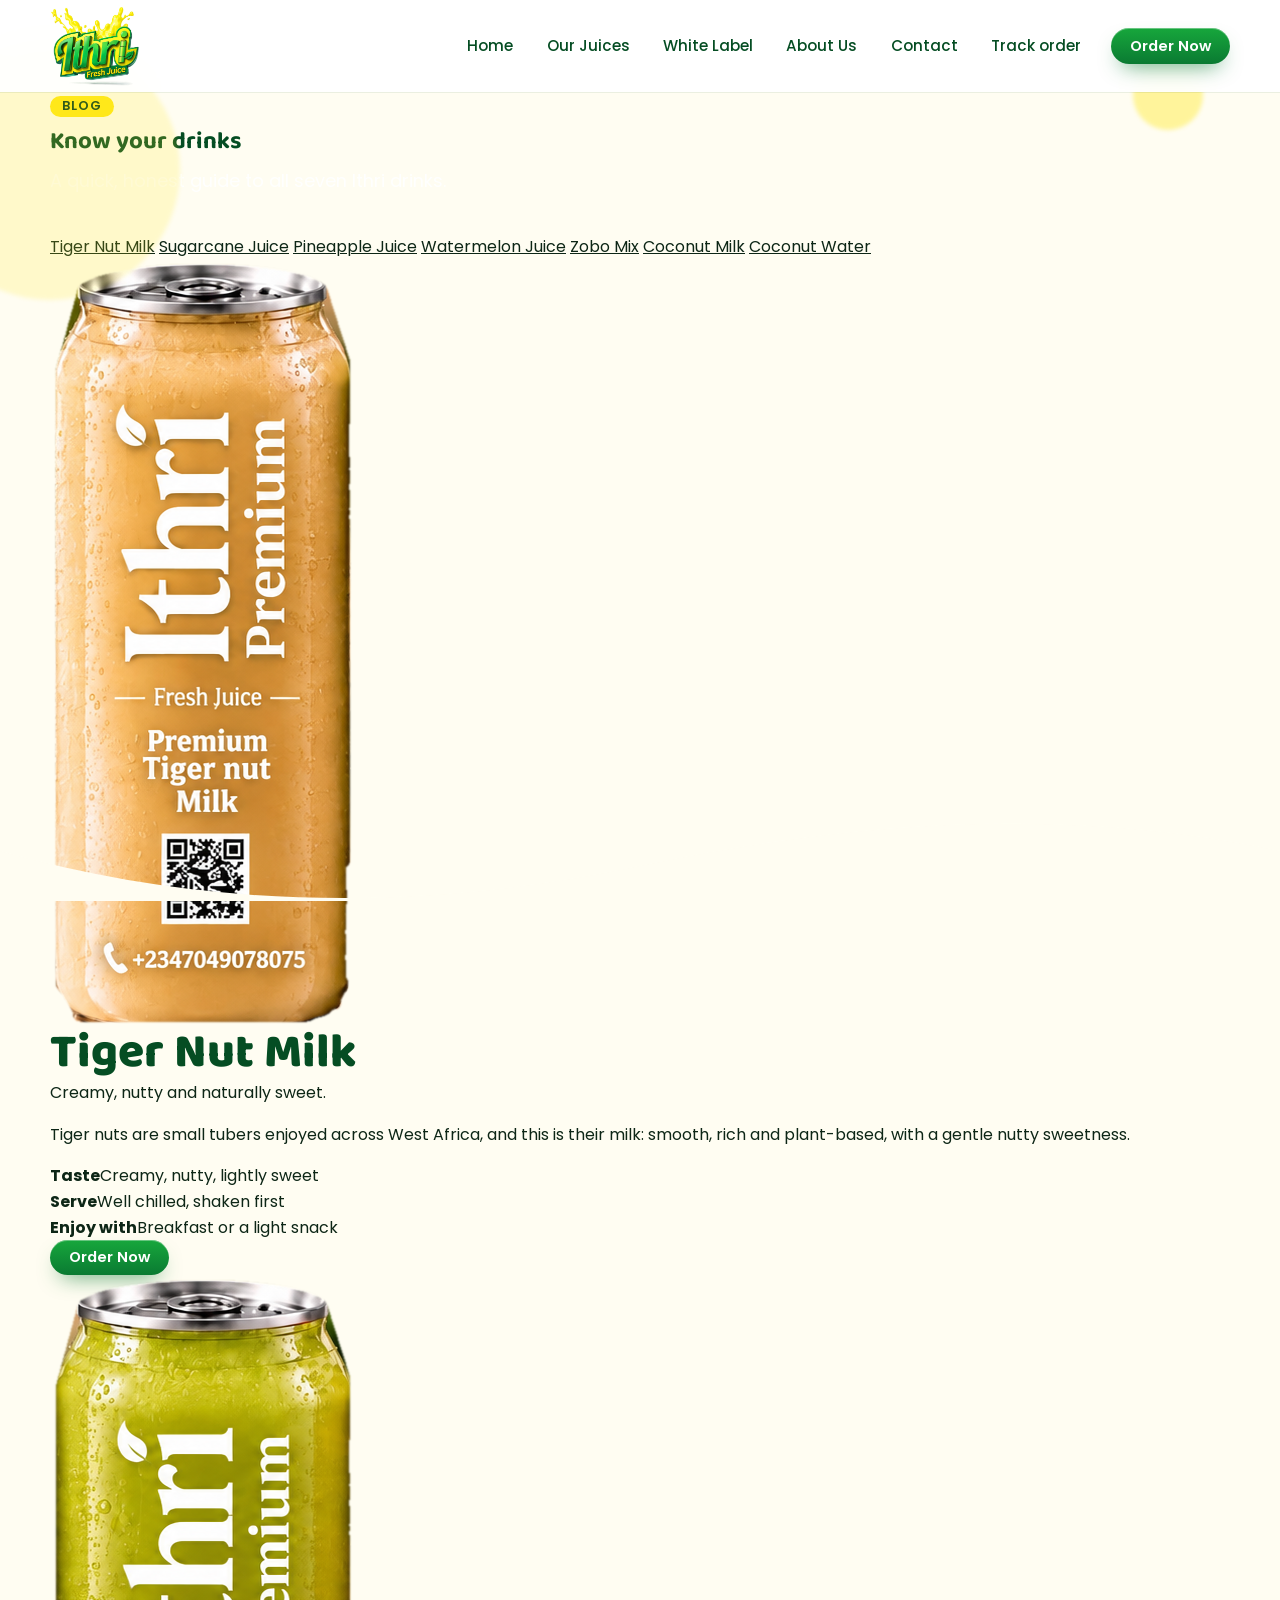
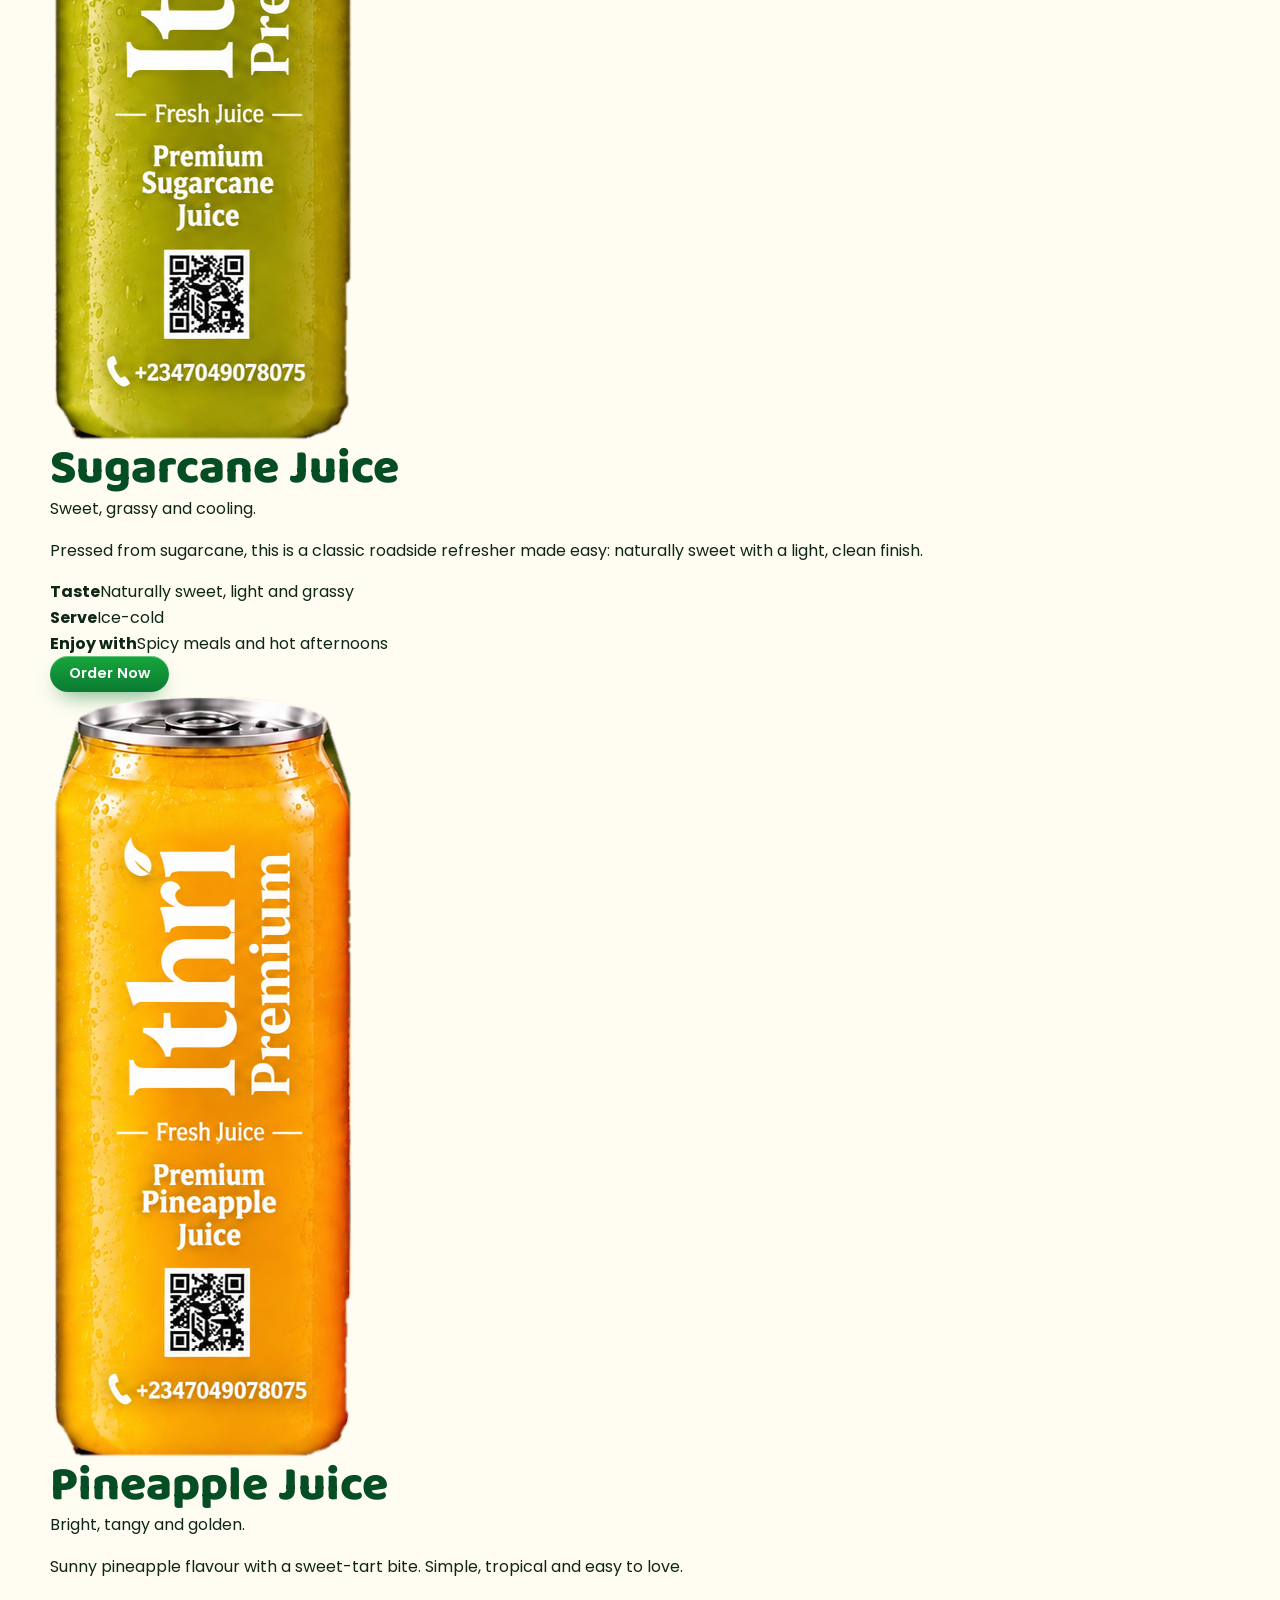
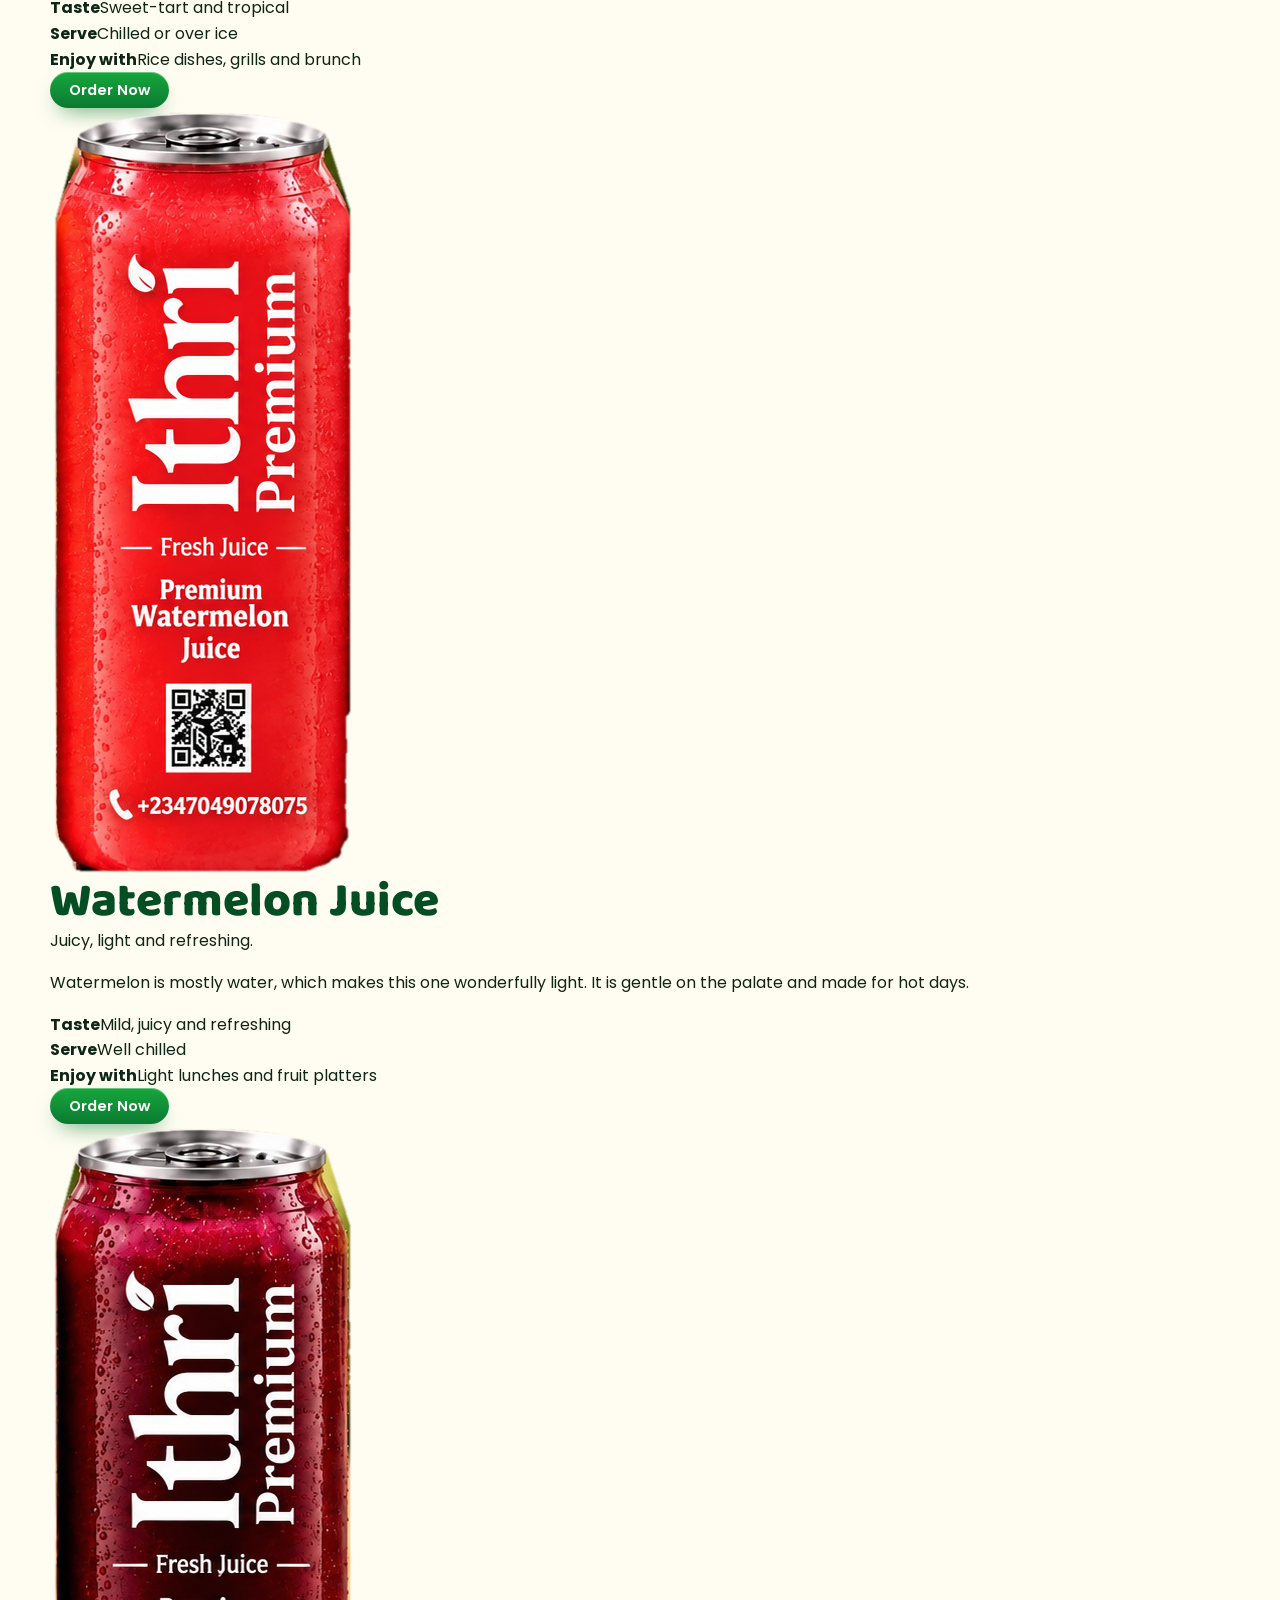
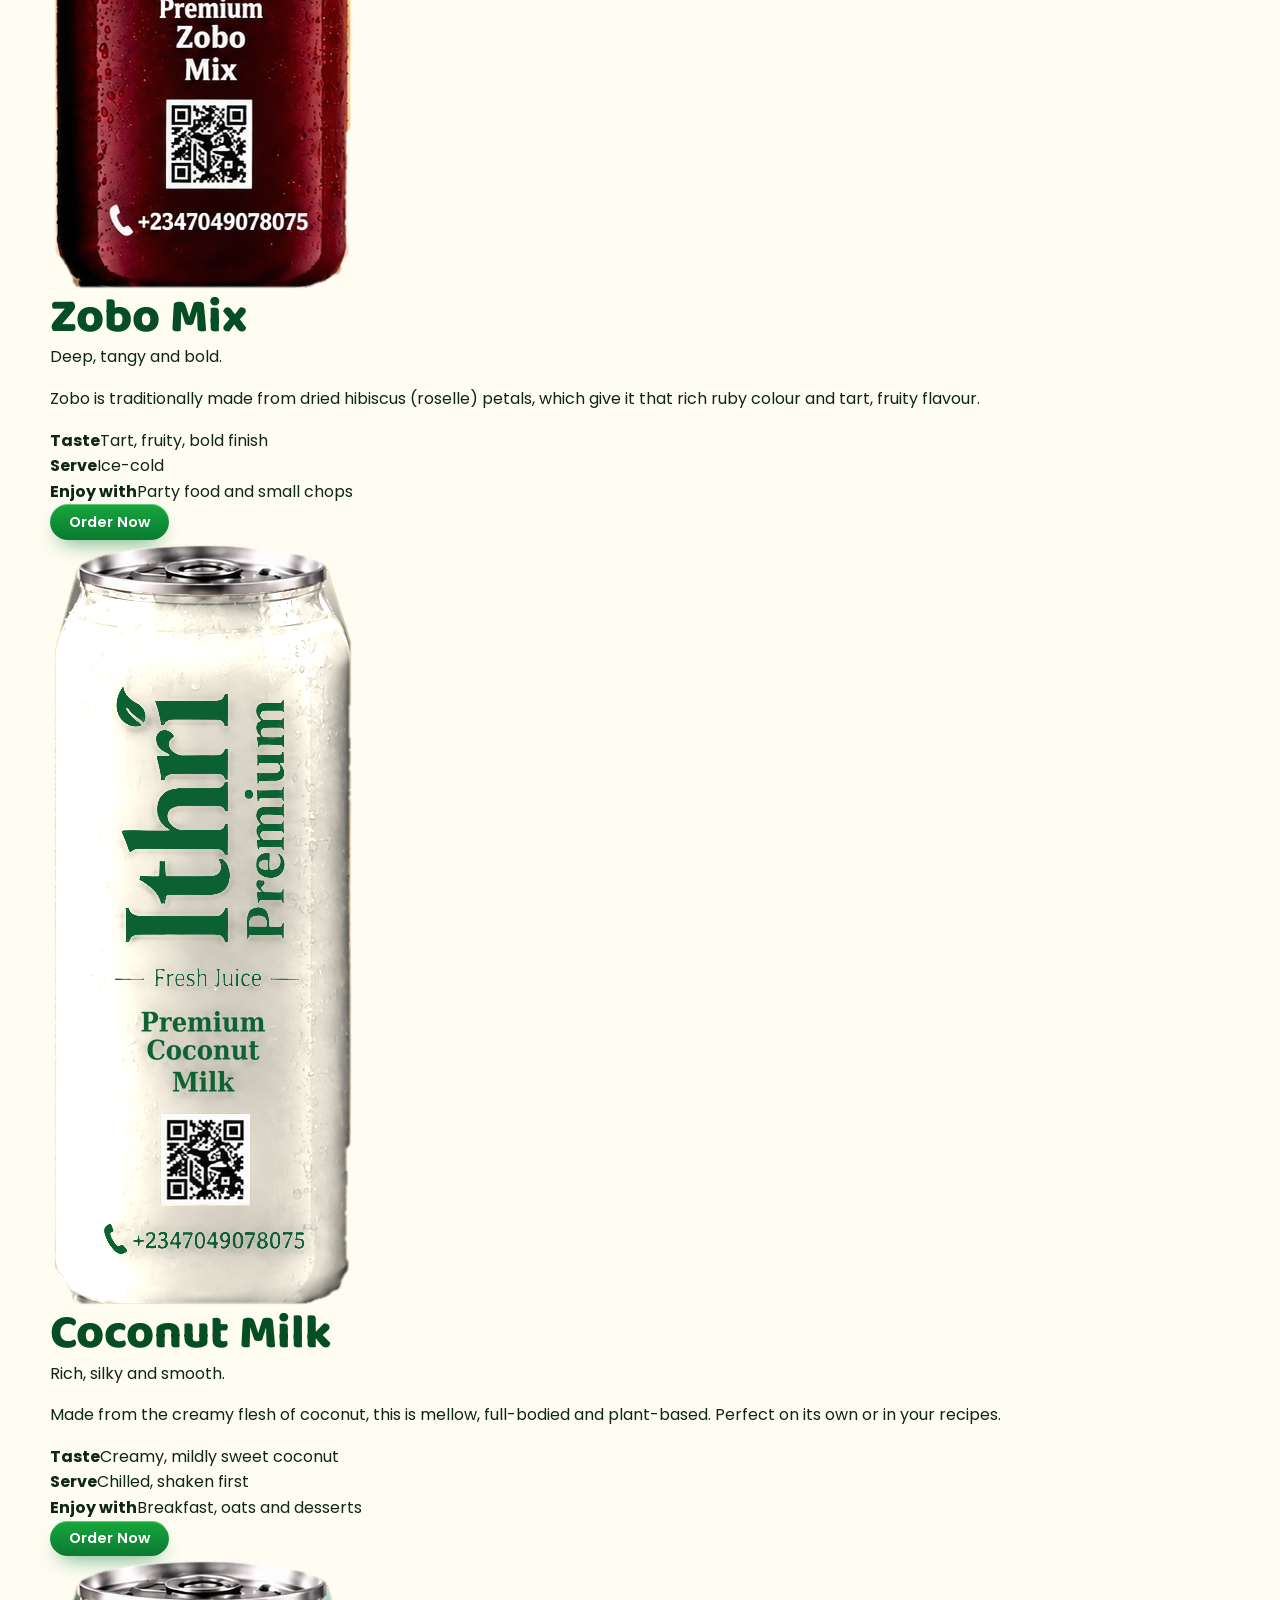
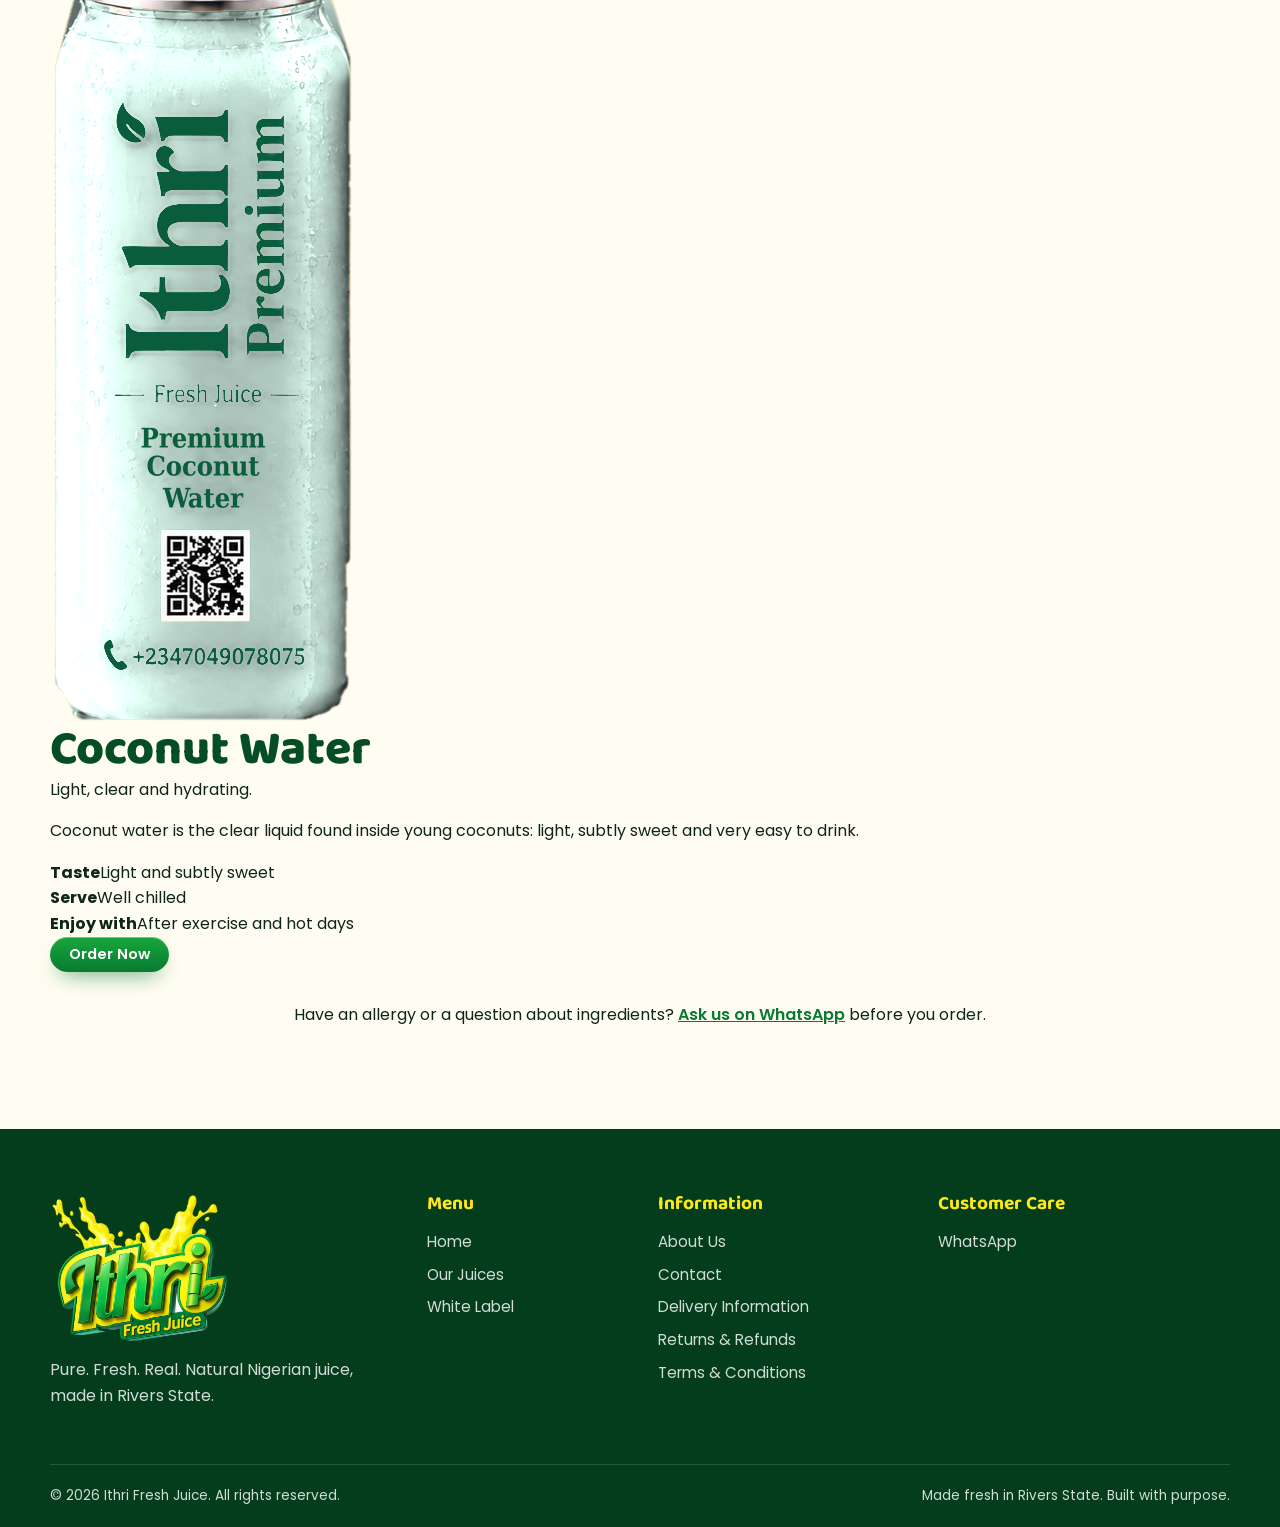
==== blog.html @ 5c1e8aca "Added new features to the site" ====
<!DOCTYPE html>
<html lang="en">
<head>
  <meta charset="utf-8">
  <meta name="viewport" content="width=device-width, initial-scale=1">
  <title>Blog | Ithri Fresh Juice</title>
  <meta name="description" content="A quick guide to all seven Ithri Fresh Juice drinks: tiger nut milk, sugarcane, pineapple, watermelon, zobo, coconut milk and coconut water.">
  <meta name="theme-color" content="#0a7a32">
  <link rel="icon" href="assets/favicon.png" type="image/png">
  <link rel="preconnect" href="https://fonts.googleapis.com">
  <link rel="preconnect" href="https://fonts.gstatic.com" crossorigin>
  <link href="https://fonts.googleapis.com/css2?family=Baloo+2:wght@600;700;800&family=Poppins:wght@400;500;600&display=swap" rel="stylesheet">
  <link rel="stylesheet" href="css/style.css">
</head>
<body>

  <!-- ============ HEADER ============ -->
  <header class="site-header" id="top">
    <div class="container header-inner">
      <a class="brand" href="index.html" aria-label="Ithri Fresh Juice home"><img src="assets/logo.png" alt="Ithri Fresh Juice" width="700" height="623"></a>
      <nav class="main-nav" id="main-nav" aria-label="Main">
        <a href="index.html#home">Home</a>
        <a href="index.html#products">Our Juices</a>
        <a href="#" data-soon="White Label">White Label</a>
        <a href="index.html#story">About Us</a>
        <a href="contact.html">Contact</a>
        <a href="#" data-soon="Order tracking">Track order</a>
        <a class="btn btn-small nav-cta" href="index.html#contact" data-order="">Order Now</a>
      </nav>
      <button class="nav-toggle" id="nav-toggle" aria-label="Open menu" aria-expanded="false" aria-controls="main-nav"><span></span><span></span><span></span></button>
    </div>
  </header>

  <main>
    <section class="page-hero hero-sm">
      <span class="blob blob-1" aria-hidden="true"></span><span class="blob blob-3" aria-hidden="true"></span>
      <div class="container">
        <p class="eyebrow">Blog</p>
        <h1>Know your <span>drinks</span></h1>
        <p class="lead">A quick, honest guide to all seven Ithri drinks.</p>
      </div>
      <svg class="hero-wave" viewBox="0 0 1440 90" preserveAspectRatio="none" aria-hidden="true"><path d="M0 40C240 100 480 100 720 55S1200-5 1440 40v50H0Z"/></svg>
    </section>
    <section class="section" style="padding-top:20px">
      <div class="container sub-wrap">
        <nav class="jump" aria-label="Jump to a drink">
        <a href="#tigernut">Tiger Nut Milk</a>
        <a href="#sugarcane">Sugarcane Juice</a>
        <a href="#pineapple">Pineapple Juice</a>
        <a href="#watermelon">Watermelon Juice</a>
        <a href="#zobo">Zobo Mix</a>
        <a href="#coconut-milk">Coconut Milk</a>
        <a href="#coconut-water">Coconut Water</a>
        </nav>
      <article class="drink" id="tigernut" style="--tint:var(--tint-tigernut-milk)">
        <div class="drink-img"><img src="assets/can-tigernut-milk.png" alt="Ithri Tiger Nut Milk can" width="305" height="768" loading="lazy"></div>
        <div>
          <h2>Tiger Nut Milk</h2>
          <p class="tagline">Creamy, nutty and naturally sweet.</p>
          <p>Tiger nuts are small tubers enjoyed across West Africa, and this is their milk: smooth, rich and plant-based, with a gentle nutty sweetness.</p>
          <ul class="facts">
            <li><b>Taste</b><span>Creamy, nutty, lightly sweet</span></li>
            <li><b>Serve</b><span>Well chilled, shaken first</span></li>
            <li><b>Enjoy with</b><span>Breakfast or a light snack</span></li>
          </ul>
          <a class="btn btn-small" href="#" data-order="Premium Tiger nut Milk">Order Now</a>
        </div>
      </article>
      <article class="drink" id="sugarcane" style="--tint:var(--tint-sugarcane-juice)">
        <div class="drink-img"><img src="assets/can-sugarcane-juice.png" alt="Ithri Sugarcane Juice can" width="305" height="768" loading="lazy"></div>
        <div>
          <h2>Sugarcane Juice</h2>
          <p class="tagline">Sweet, grassy and cooling.</p>
          <p>Pressed from sugarcane, this is a classic roadside refresher made easy: naturally sweet with a light, clean finish.</p>
          <ul class="facts">
            <li><b>Taste</b><span>Naturally sweet, light and grassy</span></li>
            <li><b>Serve</b><span>Ice-cold</span></li>
            <li><b>Enjoy with</b><span>Spicy meals and hot afternoons</span></li>
          </ul>
          <a class="btn btn-small" href="#" data-order="Premium Sugarcane Juice">Order Now</a>
        </div>
      </article>
      <article class="drink" id="pineapple" style="--tint:var(--tint-pineapple-juice)">
        <div class="drink-img"><img src="assets/can-pineapple-juice.png" alt="Ithri Pineapple Juice can" width="305" height="768" loading="lazy"></div>
        <div>
          <h2>Pineapple Juice</h2>
          <p class="tagline">Bright, tangy and golden.</p>
          <p>Sunny pineapple flavour with a sweet-tart bite. Simple, tropical and easy to love.</p>
          <ul class="facts">
            <li><b>Taste</b><span>Sweet-tart and tropical</span></li>
            <li><b>Serve</b><span>Chilled or over ice</span></li>
            <li><b>Enjoy with</b><span>Rice dishes, grills and brunch</span></li>
          </ul>
          <a class="btn btn-small" href="#" data-order="Premium Pineapple Juice">Order Now</a>
        </div>
      </article>
      <article class="drink" id="watermelon" style="--tint:var(--tint-watermelon-juice)">
        <div class="drink-img"><img src="assets/can-watermelon-juice.png" alt="Ithri Watermelon Juice can" width="305" height="768" loading="lazy"></div>
        <div>
          <h2>Watermelon Juice</h2>
          <p class="tagline">Juicy, light and refreshing.</p>
          <p>Watermelon is mostly water, which makes this one wonderfully light. It is gentle on the palate and made for hot days.</p>
          <ul class="facts">
            <li><b>Taste</b><span>Mild, juicy and refreshing</span></li>
            <li><b>Serve</b><span>Well chilled</span></li>
            <li><b>Enjoy with</b><span>Light lunches and fruit platters</span></li>
          </ul>
          <a class="btn btn-small" href="#" data-order="Premium Watermelon Juice">Order Now</a>
        </div>
      </article>
      <article class="drink" id="zobo" style="--tint:var(--tint-zobo-mix)">
        <div class="drink-img"><img src="assets/can-zobo-mix.png" alt="Ithri Zobo Mix can" width="305" height="768" loading="lazy"></div>
        <div>
          <h2>Zobo Mix</h2>
          <p class="tagline">Deep, tangy and bold.</p>
          <p>Zobo is traditionally made from dried hibiscus (roselle) petals, which give it that rich ruby colour and tart, fruity flavour.</p>
          <ul class="facts">
            <li><b>Taste</b><span>Tart, fruity, bold finish</span></li>
            <li><b>Serve</b><span>Ice-cold</span></li>
            <li><b>Enjoy with</b><span>Party food and small chops</span></li>
          </ul>
          <a class="btn btn-small" href="#" data-order="Premium Zobo Mix">Order Now</a>
        </div>
      </article>
      <article class="drink" id="coconut-milk" style="--tint:var(--tint-coconut-milk)">
        <div class="drink-img"><img src="assets/can-coconut-milk.png" alt="Ithri Coconut Milk can" width="305" height="768" loading="lazy"></div>
        <div>
          <h2>Coconut Milk</h2>
          <p class="tagline">Rich, silky and smooth.</p>
          <p>Made from the creamy flesh of coconut, this is mellow, full-bodied and plant-based. Perfect on its own or in your recipes.</p>
          <ul class="facts">
            <li><b>Taste</b><span>Creamy, mildly sweet coconut</span></li>
            <li><b>Serve</b><span>Chilled, shaken first</span></li>
            <li><b>Enjoy with</b><span>Breakfast, oats and desserts</span></li>
          </ul>
          <a class="btn btn-small" href="#" data-order="Premium Coconut Milk">Order Now</a>
        </div>
      </article>
      <article class="drink" id="coconut-water" style="--tint:var(--tint-coconut-water)">
        <div class="drink-img"><img src="assets/can-coconut-water.png" alt="Ithri Coconut Water can" width="305" height="768" loading="lazy"></div>
        <div>
          <h2>Coconut Water</h2>
          <p class="tagline">Light, clear and hydrating.</p>
          <p>Coconut water is the clear liquid found inside young coconuts: light, subtly sweet and very easy to drink.</p>
          <ul class="facts">
            <li><b>Taste</b><span>Light and subtly sweet</span></li>
            <li><b>Serve</b><span>Well chilled</span></li>
            <li><b>Enjoy with</b><span>After exercise and hot days</span></li>
          </ul>
          <a class="btn btn-small" href="#" data-order="Premium Coconut Water">Order Now</a>
        </div>
      </article>
        <p class="stamp" style="text-align:center;margin-top:30px">Have an allergy or a question about ingredients? <a href="#" data-wa="Hello Ithri Fresh Juice, I have a question about ingredients." target="_blank" rel="noopener" style="color:var(--green-700);font-weight:600">Ask us on WhatsApp</a> before you order.</p>
      </div>
    </section>
  </main>

  <!-- ============ FOOTER ============ -->
  <footer class="site-footer" id="contact">
    <div class="container footer-grid">
      <div class="foot-brand">
        <img src="assets/logo-clean.png" alt="Ithri Fresh Juice" width="700" height="582" loading="lazy">
        <p>Pure. Fresh. Real. Natural Nigerian juice, made in Rivers State.</p>
        <a class="foot-ig" id="foot-ig" href="#" target="_blank" rel="noopener" hidden>Instagram</a>
      </div>
      <nav aria-label="Menu">
        <h4>Menu</h4>
        <ul>
          <li><a href="index.html#home">Home</a></li>
          <li><a href="index.html#products">Our Juices</a></li>
          <li><a href="#" data-soon="White Label">White Label</a></li>
        </ul>
      </nav>
      <nav aria-label="Information">
        <h4>Information</h4>
        <ul>
          <li><a href="index.html#story">About Us</a></li>
          <li><a href="contact.html">Contact</a></li>
          <li><a href="delivery.html">Delivery Information</a></li>
          <li><a href="returns.html">Returns &amp; Refunds</a></li>
          <li><a href="terms.html">Terms &amp; Conditions</a></li>
        </ul>
      </nav>
      <div>
        <h4>Customer Care</h4>
        <ul class="care">
          <li><a id="foot-wa" href="#" target="_blank" rel="noopener">WhatsApp</a></li>
          <li id="foot-email-li" hidden><a id="foot-email" href="#"></a></li>
          <li id="foot-address"></li>
          <li id="foot-hours" hidden></li>
        </ul>
      </div>
    </div>
    <div class="container foot-bottom">
      <p>&copy; 2026 Ithri Fresh Juice. All rights reserved.</p>
      <p>Made fresh in Rivers State. Built with purpose.</p>
    </div>
  </footer>

  <div class="toast" id="toast" role="status" aria-live="polite"></div>
  <script src="js/config.js"></script>
  <script src="js/inner.js"></script>
</body>
</html>
---- css/style.css ----
/* =========================================================
   Ithri Fresh Juice: landing page
   Brand colours come straight from the logo (green + yellow)
   ========================================================= */
:root{
  --green-950:#033d1b;
  --green-900:#054d23;
  --green-800:#07662d;
  --green-700:#0a7a32;
  --green-500:#17a73c;
  --green-100:#e6f6e9;
  --yellow:#ffe81a;
  --yellow-600:#f2d400;
  --yellow-100:#fff9c7;
  --cream:#fffdf2;
  --ink:#0d2616;
  --muted:#4c6354;
  --white:#fff;

  --tint-tigernut-milk:#f6e3bd;
  --tint-sugarcane-juice:#e3f0b4;
  --tint-pineapple-juice:#ffe9a3;
  --tint-watermelon-juice:#ffd2d2;
  --tint-zobo-mix:#e9c6d2;
  --tint-coconut-milk:#f4f0e2;
  --tint-coconut-water:#d3efe6;

  --radius:22px;
  --shadow:0 18px 40px -18px rgba(5,77,35,.35);
  --font-display:'Baloo 2','Trebuchet MS',system-ui,sans-serif;
  --font-body:'Poppins',system-ui,-apple-system,'Segoe UI',Roboto,sans-serif;
}

*,*::before,*::after{box-sizing:border-box}
html{scroll-behavior:smooth;scroll-padding-top:100px}
body{margin:0;font-family:var(--font-body);color:var(--ink);background:var(--cream);line-height:1.6;-webkit-font-smoothing:antialiased}
img{max-width:100%;height:auto;display:block}
a{color:inherit}
h1,h2,h3,h4{font-family:var(--font-display);line-height:1.1;margin:0 0 .5em;color:var(--green-900)}
p{margin:0 0 1em}
ul,ol{margin:0;padding:0;list-style:none}
[hidden]{display:none!important}
.container{width:min(1180px,100% - 40px);margin-inline:auto}
.sr-only{position:absolute;width:1px;height:1px;overflow:hidden;clip:rect(0 0 0 0);white-space:nowrap}
:focus-visible{outline:3px solid var(--yellow-600);outline-offset:3px;border-radius:6px}

/* ---------- Buttons ---------- */
.btn{display:inline-flex;align-items:center;justify-content:center;gap:.5em;padding:.85em 1.7em;border-radius:999px;border:0;cursor:pointer;
  font:600 1rem/1 var(--font-body);text-decoration:none;color:#fff;background:linear-gradient(180deg,var(--green-500),var(--green-700));
  box-shadow:0 10px 22px -10px rgba(10,122,50,.8),inset 0 1px 0 rgba(255,255,255,.35);transition:transform .2s,box-shadow .2s,filter .2s}
.btn:hover{transform:translateY(-2px);filter:brightness(1.06)}
.btn:active{transform:translateY(0)}
.btn-yellow{color:var(--green-950);background:linear-gradient(180deg,#fff25a,var(--yellow));box-shadow:0 10px 22px -10px rgba(242,212,0,.9),inset 0 1px 0 rgba(255,255,255,.6)}
.btn-small{padding:.7em 1.3em;font-size:.92rem}

.eyebrow{display:inline-block;margin:0 0 .9em;padding:.35em .95em;border-radius:999px;font:600 .8rem/1 var(--font-body);letter-spacing:.08em;text-transform:uppercase;
  color:var(--green-950);background:var(--yellow)}
.eyebrow.dark{color:var(--green-800);background:var(--green-100)}

/* ---------- Header ---------- */
.site-header{position:sticky;top:0;z-index:50;background:rgba(255,255,255,.94);backdrop-filter:blur(10px);box-shadow:0 1px 0 rgba(5,77,35,.08)}
.header-inner{display:flex;align-items:center;justify-content:space-between;gap:20px;min-height:92px}
.brand img{width:auto;height:80px}
.main-nav{display:flex;align-items:center;gap:6px}
.main-nav a:not(.btn){padding:.55em .9em;border-radius:999px;font-weight:500;font-size:.95rem;text-decoration:none;color:var(--green-900);transition:background .2s,color .2s}
.main-nav a:not(.btn):hover{background:var(--green-100)}
.nav-cta{margin-left:10px}
.nav-toggle{display:none;width:46px;height:46px;border-radius:12px;border:0;background:var(--green-100);cursor:pointer;padding:0;position:relative}
.nav-toggle span{position:absolute;left:12px;right:12px;height:3px;border-radius:3px;background:var(--green-800);transition:transform .25s,opacity .2s,top .25s}
.nav-toggle span:nth-child(1){top:15px}.nav-toggle span:nth-child(2){top:22px}.nav-toggle span:nth-child(3){top:29px}
.nav-toggle[aria-expanded="true"] span:nth-child(1){top:22px;transform:rotate(45deg)}
.nav-toggle[aria-expanded="true"] span:nth-child(2){opacity:0}
.nav-toggle[aria-expanded="true"] span:nth-child(3){top:22px;transform:rotate(-45deg)}

/* ---------- Hero ---------- */
.hero{position:relative;overflow:hidden;color:#fff;padding:56px 0 130px;
  background:radial-gradient(900px 500px at 80% 20%,rgba(23,167,60,.55),transparent 65%),linear-gradient(160deg,var(--green-950),var(--green-800) 70%,var(--green-700))}
.blob{position:absolute;border-radius:50%;background:var(--yellow);opacity:.18;filter:blur(2px)}
.blob-1{width:260px;height:260px;left:-80px;top:40px}
.blob-2{width:120px;height:120px;left:46%;bottom:110px;opacity:.3}
.blob-3{width:70px;height:70px;right:6%;top:60px;opacity:.4}
.hero-inner{position:relative;display:grid;grid-template-columns:1.05fr .95fr;gap:30px;align-items:center}
.hero-copy .eyebrow{box-shadow:0 8px 18px -10px rgba(0,0,0,.5)}
.hero h1{font-size:clamp(2.8rem,6.4vw,5.2rem);font-weight:800;color:#fff;letter-spacing:-.01em;margin-bottom:.35em}
.hero h1 span{color:var(--yellow)}
.lead{max-width:34em;font-size:1.12rem;color:rgba(255,255,255,.9)}
.hero-actions{display:flex;flex-wrap:wrap;gap:14px;margin:26px 0 34px}
.badges{display:flex;flex-wrap:wrap;gap:12px}
.badges li{display:grid;grid-template-columns:auto 1fr;column-gap:10px;align-items:center;padding:12px 16px;border-radius:16px;background:rgba(255,255,255,.1);border:1px solid rgba(255,255,255,.18);min-width:170px}
.badges svg{grid-row:span 2;width:30px;height:30px;padding:6px;border-radius:50%;background:var(--yellow);fill:var(--green-900)}
.badges b{font-size:.92rem;line-height:1.2}
.badges small{font-size:.78rem;color:rgba(255,255,255,.75);line-height:1.2}
.hero-wave{position:absolute;left:0;right:0;bottom:-1px;width:100%;height:90px;fill:var(--cream)}

/* slider */
.hero-stage{position:relative;min-height:600px;display:flex;flex-direction:column;align-items:center;justify-content:flex-end}
.stage-disc{position:absolute;top:3%;left:50%;width:min(430px,92%);aspect-ratio:1;transform:translateX(-50%);border-radius:50%;
  background:radial-gradient(circle at 35% 30%,#fff58a,var(--yellow) 55%,var(--yellow-600));box-shadow:0 30px 70px -20px rgba(0,0,0,.45),inset 0 -14px 30px rgba(0,0,0,.08)}
.slides{position:relative;width:100%;height:410px;margin-bottom:12px}
.slide{--x:0px;--s:1;position:absolute;left:50%;bottom:0;margin:0;width:140px;transform-origin:50% 100%;
  transform:translateX(calc(-50% + var(--x))) scale(var(--s));opacity:0;pointer-events:none;z-index:1;
  transition:transform .6s cubic-bezier(.3,.8,.3,1),opacity .5s ease,filter .5s}
.slide img{width:100%;height:auto;filter:drop-shadow(0 22px 22px rgba(0,0,0,.35))}
.slide.is-active{--s:1.1;opacity:1;z-index:3;pointer-events:auto}
.slide.is-active img{animation:float 5s ease-in-out infinite}
.slide.is-prev,.slide.is-next{--s:.7;opacity:.8;z-index:2;filter:saturate(.9)}
.slide.is-prev{--x:-158px}
.slide.is-next{--x:158px}
@keyframes float{0%,100%{transform:translateY(0)}50%{transform:translateY(-10px)}}
.slide-caption{position:relative;z-index:4;text-align:center;max-width:380px;padding:16px 22px 18px;border-radius:20px;background:rgba(3,61,27,.55);backdrop-filter:blur(8px);border:1px solid rgba(255,255,255,.2)}
.slide-caption h2{margin:0 0 .15em;font-size:1.55rem;color:var(--yellow)}
.slide-caption p{margin:0 0 .8em;font-size:.92rem;color:rgba(255,255,255,.9)}
.slider-controls{position:relative;z-index:4;display:flex;align-items:center;gap:14px;margin-top:16px}
.arrow{width:42px;height:42px;border-radius:50%;border:2px solid rgba(255,255,255,.5);background:transparent;color:#fff;font-size:1.7rem;line-height:1;cursor:pointer;display:grid;place-items:center;padding:0 0 4px;transition:background .2s,color .2s}
.arrow:hover{background:var(--yellow);color:var(--green-950);border-color:var(--yellow)}
.dots{display:flex;gap:8px}
.dot{width:10px;height:10px;border-radius:50%;border:0;padding:0;background:rgba(255,255,255,.4);cursor:pointer;transition:width .3s,background .3s}
.dot[aria-selected="true"]{width:28px;border-radius:6px;background:var(--yellow)}

/* ---------- Sections ---------- */
.section{padding:86px 0}
.section-head{display:flex;align-items:flex-end;justify-content:space-between;gap:20px;margin-bottom:40px}
.section-head.center{flex-direction:column;align-items:center;text-align:center;margin-bottom:46px}
.section-head h2,.section h2{font-size:clamp(2rem,4vw,3rem);font-weight:800;margin-bottom:0}
.link-arrow{font-weight:600;text-decoration:none;color:var(--green-700);padding:.5em 1em;border-radius:999px;background:var(--green-100)}
.link-arrow:hover{background:var(--yellow)}

/* products */
.product-grid{display:grid;grid-template-columns:repeat(auto-fit,minmax(210px,1fr));gap:22px}
.product-card{position:relative;display:flex;flex-direction:column;align-items:center;text-align:center;padding:22px 18px 24px;border-radius:var(--radius);background:#fff;box-shadow:var(--shadow);transition:transform .3s}
.product-card:hover{transform:translateY(-8px)}
.product-visual{position:relative;width:100%;height:280px;display:grid;place-items:end center;margin-bottom:14px}
.product-visual::before{content:"";position:absolute;bottom:4px;left:50%;width:74%;aspect-ratio:1;transform:translateX(-50%);border-radius:50%;background:var(--tint)}
.product-visual img{position:relative;height:275px;width:auto;max-width:none;filter:drop-shadow(0 14px 12px rgba(0,0,0,.28));transition:transform .4s}
.product-card:hover .product-visual img{transform:scale(1.06) rotate(-2deg)}
.product-card h3{font-size:1.35rem;margin-bottom:.25em}
.product-card p{font-size:.9rem;color:var(--muted);flex:1}

/* specials */
.specials{background:linear-gradient(180deg,var(--yellow-100),var(--cream))}
.special-grid{display:grid;grid-template-columns:repeat(auto-fit,minmax(300px,1fr));gap:26px;max-width:900px;margin-inline:auto}
.special-card{position:relative;display:grid;grid-template-columns:130px 1fr;align-items:center;gap:26px;padding:26px 26px 26px 22px;border-radius:28px;background:#fff;box-shadow:var(--shadow);overflow:hidden}
.special-card::before{content:"";position:absolute;inset:auto auto -60px -50px;width:230px;height:230px;border-radius:50%;background:var(--tint)}
.special-visual{position:relative;z-index:1}
.special-visual img{height:300px;width:auto;max-width:none;filter:drop-shadow(0 16px 14px rgba(0,0,0,.28))}
.special-body{position:relative;z-index:1}
.special-body h3{font-size:1.6rem}
.special-body p{color:var(--muted);font-size:.95rem}
.badge{position:absolute;top:16px;right:16px;z-index:2;padding:.35em .9em;border-radius:999px;font:600 .72rem/1 var(--font-body);letter-spacing:.08em;text-transform:uppercase;background:var(--yellow);color:var(--green-950)}

/* why choose */
.why-inner{display:grid;grid-template-columns:1fr 1.2fr;gap:50px;align-items:center}
.why-copy h2,.story-copy h2,.mission-copy h2{margin-bottom:.45em}
.why-copy p{color:var(--muted);font-size:1.05rem}
.why-cards{display:grid;grid-template-columns:repeat(2,1fr);gap:18px}
.why-card{padding:26px 22px;border-radius:var(--radius);background:#fff;box-shadow:var(--shadow);border-top:5px solid var(--yellow)}
.why-card h3{font-size:1.2rem;margin:.7em 0 .2em}
.why-card p{margin:0;color:var(--muted);font-size:.9rem}
.ico{display:grid;place-items:center;width:52px;height:52px;border-radius:16px;background:var(--green-100)}
.ico svg{width:26px;height:26px;fill:none;stroke:var(--green-700);stroke-width:2;stroke-linecap:round;stroke-linejoin:round}

/* process */
.process{background:var(--green-900);color:#fff;position:relative;overflow:hidden}
.process h2{color:#fff}
.process .eyebrow{background:var(--yellow)}
.steps{display:grid;grid-template-columns:repeat(5,1fr);gap:18px;counter-reset:s;position:relative}
.steps::before{content:"";position:absolute;top:30px;left:10%;right:10%;border-top:3px dashed rgba(255,232,26,.45)}
.steps li{position:relative;text-align:center;padding:0 6px}
.num{display:grid;place-items:center;width:62px;height:62px;margin:0 auto 16px;border-radius:50%;background:var(--yellow);color:var(--green-950);font:800 1.7rem/1 var(--font-display);box-shadow:0 0 0 8px var(--green-900),0 10px 20px -8px rgba(0,0,0,.5)}
.steps h3{color:var(--yellow);font-size:1.25rem;margin-bottom:.3em}
.steps p{font-size:.9rem;color:rgba(255,255,255,.82);margin:0}

/* story */
.story-inner{display:grid;grid-template-columns:1.1fr .9fr;gap:40px;align-items:center}
.story-copy p{color:var(--muted);font-size:1.05rem;max-width:34em}
.stats{display:flex;flex-wrap:wrap;gap:14px;margin-top:26px}
.stats li{min-width:130px;padding:16px 20px;border-radius:18px;background:#fff;box-shadow:var(--shadow);text-align:center}
.stats b{display:block;font:800 2.4rem/1 var(--font-display);color:var(--green-700)}
.stats span{font-size:.82rem;color:var(--muted)}
.story-visual{position:relative;height:470px;display:flex;align-items:flex-end;justify-content:center}
.story-disc{position:absolute;left:50%;top:50%;width:min(410px,92%);aspect-ratio:1;transform:translate(-50%,-52%);border-radius:50%;
  background:radial-gradient(circle at 35% 30%,#fff58a,var(--yellow) 55%,var(--yellow-600));box-shadow:0 30px 60px -24px rgba(5,77,35,.45)}
.story-visual img{position:relative;width:auto;max-width:none;filter:drop-shadow(0 18px 14px rgba(0,0,0,.3))}
.story-visual .c1{height:330px;margin-right:-10px;transform:rotate(-5deg)}
.story-visual .c2{height:420px;z-index:2}
.story-visual .c3{height:330px;margin-left:-10px;transform:rotate(5deg)}

/* mission */
.mission{background:linear-gradient(160deg,var(--green-950),var(--green-800));color:#fff}
.mission h2{color:#fff}
.mission-inner{display:grid;grid-template-columns:1.2fr 1fr;gap:50px;align-items:center}
.mission-copy p{color:rgba(255,255,255,.88);font-size:1.05rem;max-width:36em}
.mission-copy b{color:var(--yellow)}
.pillars{display:grid;gap:14px}
.pillars li{display:grid;grid-template-columns:auto 1fr;column-gap:16px;align-items:center;padding:18px 20px;border-radius:20px;background:rgba(255,255,255,.1);border:1px solid rgba(255,255,255,.16)}
.pillars .ico{grid-row:span 2;background:var(--yellow)}
.pillars .ico svg{stroke:var(--green-900)}
.pillars h3{margin:0;color:#fff;font-size:1.2rem}
.pillars p{margin:0;font-size:.88rem;color:rgba(255,255,255,.8)}

/* instagram */
.insta .container.center{text-align:center}
.insta-handle{font-size:1.8rem;margin-bottom:26px}
.insta-handle a{text-decoration:none}
.insta-grid{display:grid;grid-template-columns:repeat(4,1fr);gap:14px;max-width:760px;margin-inline:auto}
.insta-tile{display:grid;place-items:end center;aspect-ratio:1;border-radius:20px;overflow:hidden;background:var(--yellow-100);transition:transform .3s}
.insta-tile:hover{transform:scale(1.04)}
.insta-tile img{height:92%;width:auto}

/* faq */
.faq-inner{max-width:820px}
.faq-list{display:grid;gap:12px}
details{border-radius:18px;background:#fff;box-shadow:var(--shadow);overflow:hidden}
summary{cursor:pointer;list-style:none;display:flex;justify-content:space-between;align-items:center;gap:16px;padding:20px 24px;font:600 1.05rem/1.3 var(--font-body);color:var(--green-900)}
summary::-webkit-details-marker{display:none}
summary::after{content:"+";flex:none;display:grid;place-items:center;width:32px;height:32px;border-radius:50%;background:var(--yellow);font-size:1.4rem;line-height:1;transition:transform .25s}
details[open] summary::after{transform:rotate(45deg)}
details p{margin:0;padding:0 24px 22px;color:var(--muted)}

/* newsletter */
.newsletter{background:var(--yellow);padding:64px 0}
.newsletter-inner{display:grid;grid-template-columns:1fr 1fr;gap:30px;align-items:center}
.newsletter h3{font-size:2.1rem;margin-bottom:.2em}
.newsletter p{margin:0;color:var(--green-900)}
.news-form{display:flex;flex-wrap:wrap;gap:10px}
.news-form input{flex:1;min-width:200px;padding:.95em 1.3em;border-radius:999px;border:2px solid transparent;font:1rem var(--font-body);background:#fff}
.news-form input:focus{outline:none;border-color:var(--green-700)}
.news-form .btn{background:linear-gradient(180deg,var(--green-500),var(--green-700));color:#fff}
.form-msg{flex-basis:100%;min-height:1.4em;font-weight:500}

/* footer */
.site-footer{background:var(--green-950);color:rgba(255,255,255,.82);padding:64px 0 0}
.footer-grid{display:grid;grid-template-columns:1.4fr .8fr 1fr 1.2fr;gap:36px;padding-bottom:40px}
.foot-brand img{width:180px;margin-bottom:14px}
.foot-brand p{max-width:22em}
.site-footer h4{color:var(--yellow);font-size:1.2rem;margin-bottom:.8em}
.site-footer li{margin-bottom:.55em;font-size:.95rem}
.site-footer a{text-decoration:none}
.site-footer a:hover{color:var(--yellow);text-decoration:underline}
.foot-ig{display:inline-block;margin-top:6px;font-weight:600;color:var(--yellow)}
.foot-bottom{display:flex;flex-wrap:wrap;justify-content:space-between;gap:8px;padding:20px 0;border-top:1px solid rgba(255,255,255,.14);font-size:.85rem}
.foot-bottom p{margin:0}

/* toast */
.toast{position:fixed;left:50%;bottom:26px;z-index:99;max-width:min(90vw,420px);padding:14px 22px;border-radius:14px;background:var(--green-950);color:#fff;font-size:.92rem;box-shadow:0 16px 36px -12px rgba(0,0,0,.5);
  transform:translate(-50%,30px);opacity:0;pointer-events:none;transition:transform .3s,opacity .3s}
.toast.show{transform:translate(-50%,0);opacity:1}

/* reveal on scroll */
.js .reveal{opacity:0;transform:translateY(24px);transition:opacity .7s ease,transform .7s ease}
.js .reveal.in{opacity:1;transform:none}

/* ---------- Responsive ---------- */
@media (max-width:980px){
  .hero-inner{grid-template-columns:1fr;text-align:center}
  .lead{margin-inline:auto}
  .hero-actions,.badges{justify-content:center}
  .why-inner,.story-inner,.mission-inner,.newsletter-inner{grid-template-columns:1fr}
  .steps{grid-template-columns:1fr 1fr;gap:34px 18px}
  .steps::before{display:none}
  .steps li:last-child{grid-column:1/-1}
  .footer-grid{grid-template-columns:1fr 1fr}
  .story-visual{max-width:460px;margin-inline:auto;width:100%}
}
@media (max-width:860px){
  .nav-toggle{display:block}
  .main-nav{position:absolute;top:100%;left:0;right:0;flex-direction:column;align-items:stretch;gap:2px;padding:14px 20px 22px;background:#fff;box-shadow:0 24px 30px -20px rgba(5,77,35,.4);
    transform:translateY(-12px);opacity:0;pointer-events:none;transition:transform .25s,opacity .25s}
  .main-nav.open{transform:none;opacity:1;pointer-events:auto}
  .main-nav a:not(.btn){padding:.9em 1em;font-size:1.05rem}
  .nav-cta{margin:10px 0 0}
}
@media (max-width:620px){
  .section{padding:64px 0}
  .brand img{height:64px}
  .header-inner{min-height:80px}
  .hero{padding:36px 0 110px}
  .hero-stage{min-height:520px}
  .slides{height:330px}
  .slide{width:112px}
  .slide.is-prev{--x:-112px}.slide.is-next{--x:112px}
  .stage-disc{width:min(360px,96%)}
  .section-head{flex-direction:column;align-items:flex-start}
  .special-card{grid-template-columns:96px 1fr;gap:16px;padding:22px 16px}
  .special-visual img{height:240px}
  .special-body h3{font-size:1.3rem}
  .why-cards{grid-template-columns:1fr}
  .stats{flex-wrap:nowrap;gap:10px}
  .stats li{min-width:0;flex:1;padding:14px 6px}
  .stats b{font-size:2rem}
  .steps{grid-template-columns:1fr}
  .story-visual{height:380px}
  .story-visual .c1,.story-visual .c3{height:250px}
  .story-visual .c2{height:320px}
  .insta-grid{grid-template-columns:repeat(2,1fr)}
  .footer-grid{grid-template-columns:1fr}
  .badges li{min-width:0;flex:1 1 100%}
}
@media (prefers-reduced-motion:reduce){
  *,*::before,*::after{animation:none!important;transition:none!important;scroll-behavior:auto!important}
  .js .reveal{opacity:1;transform:none}
}
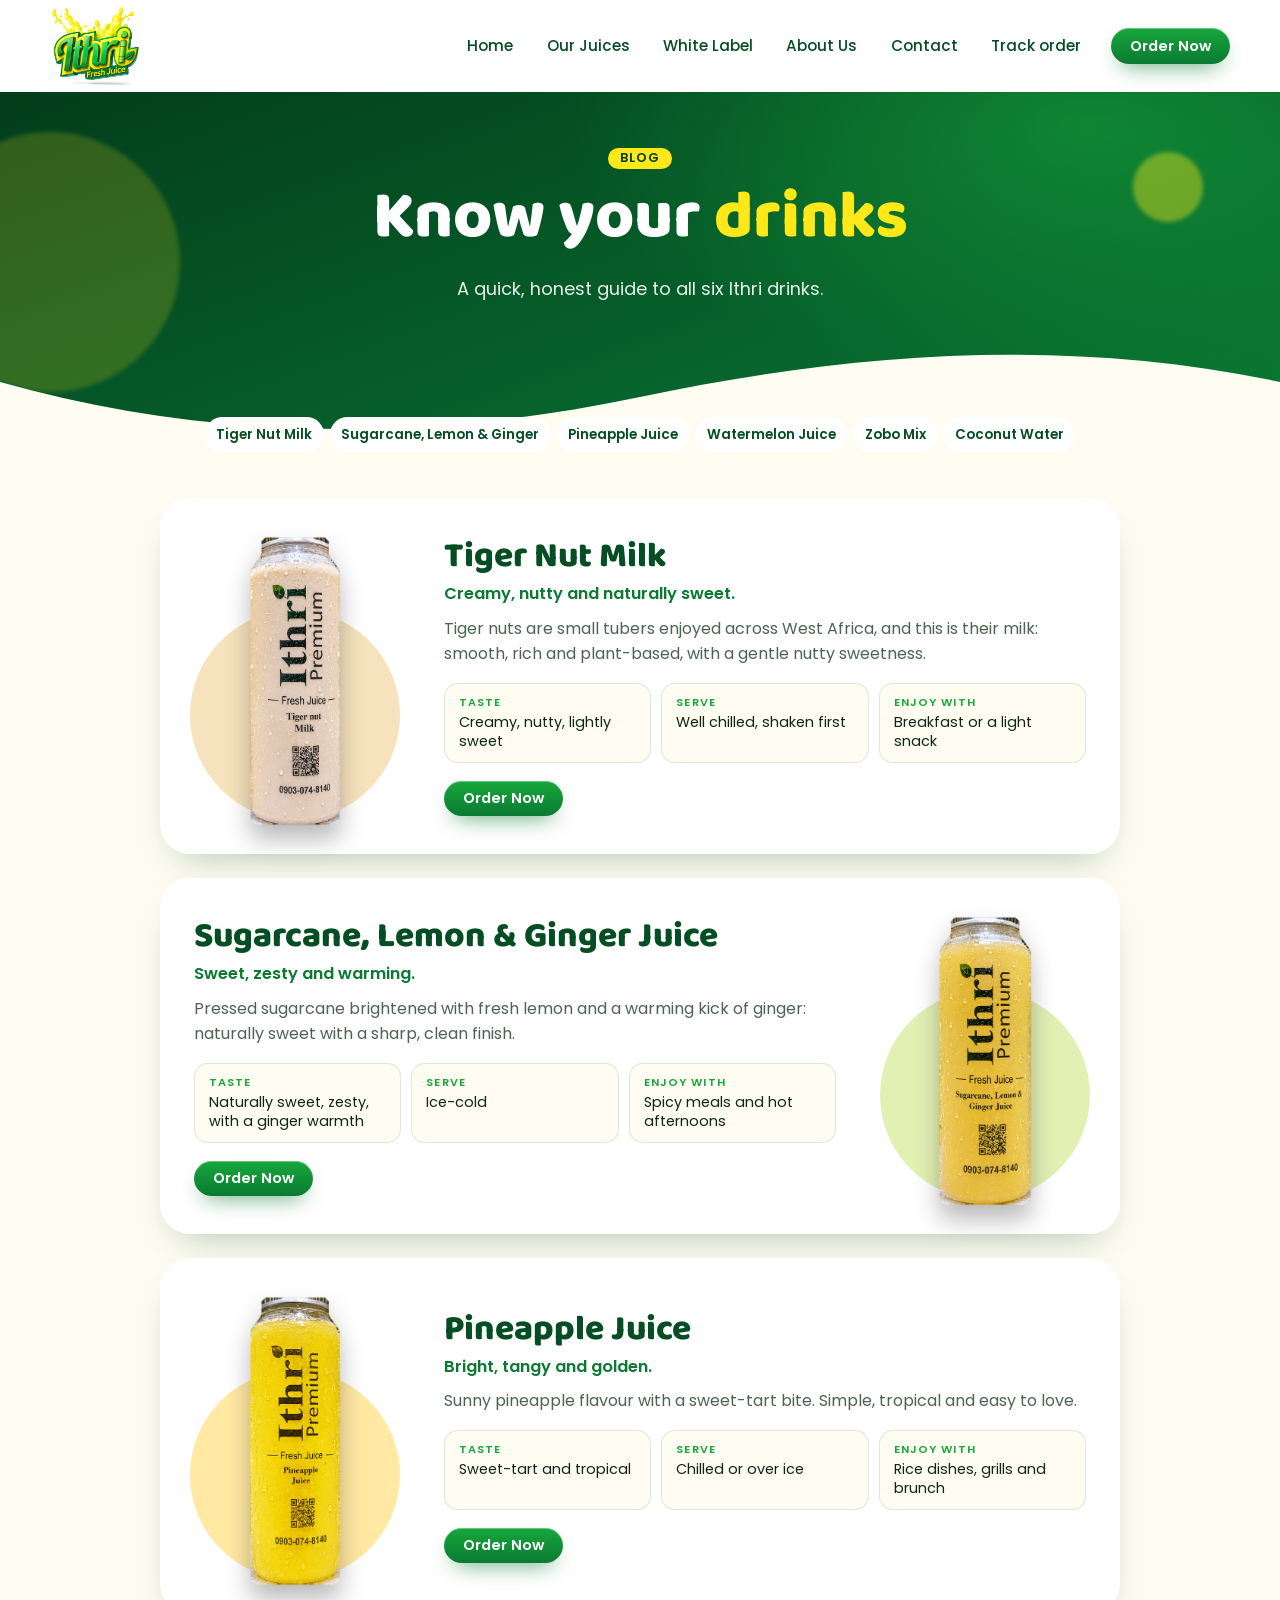
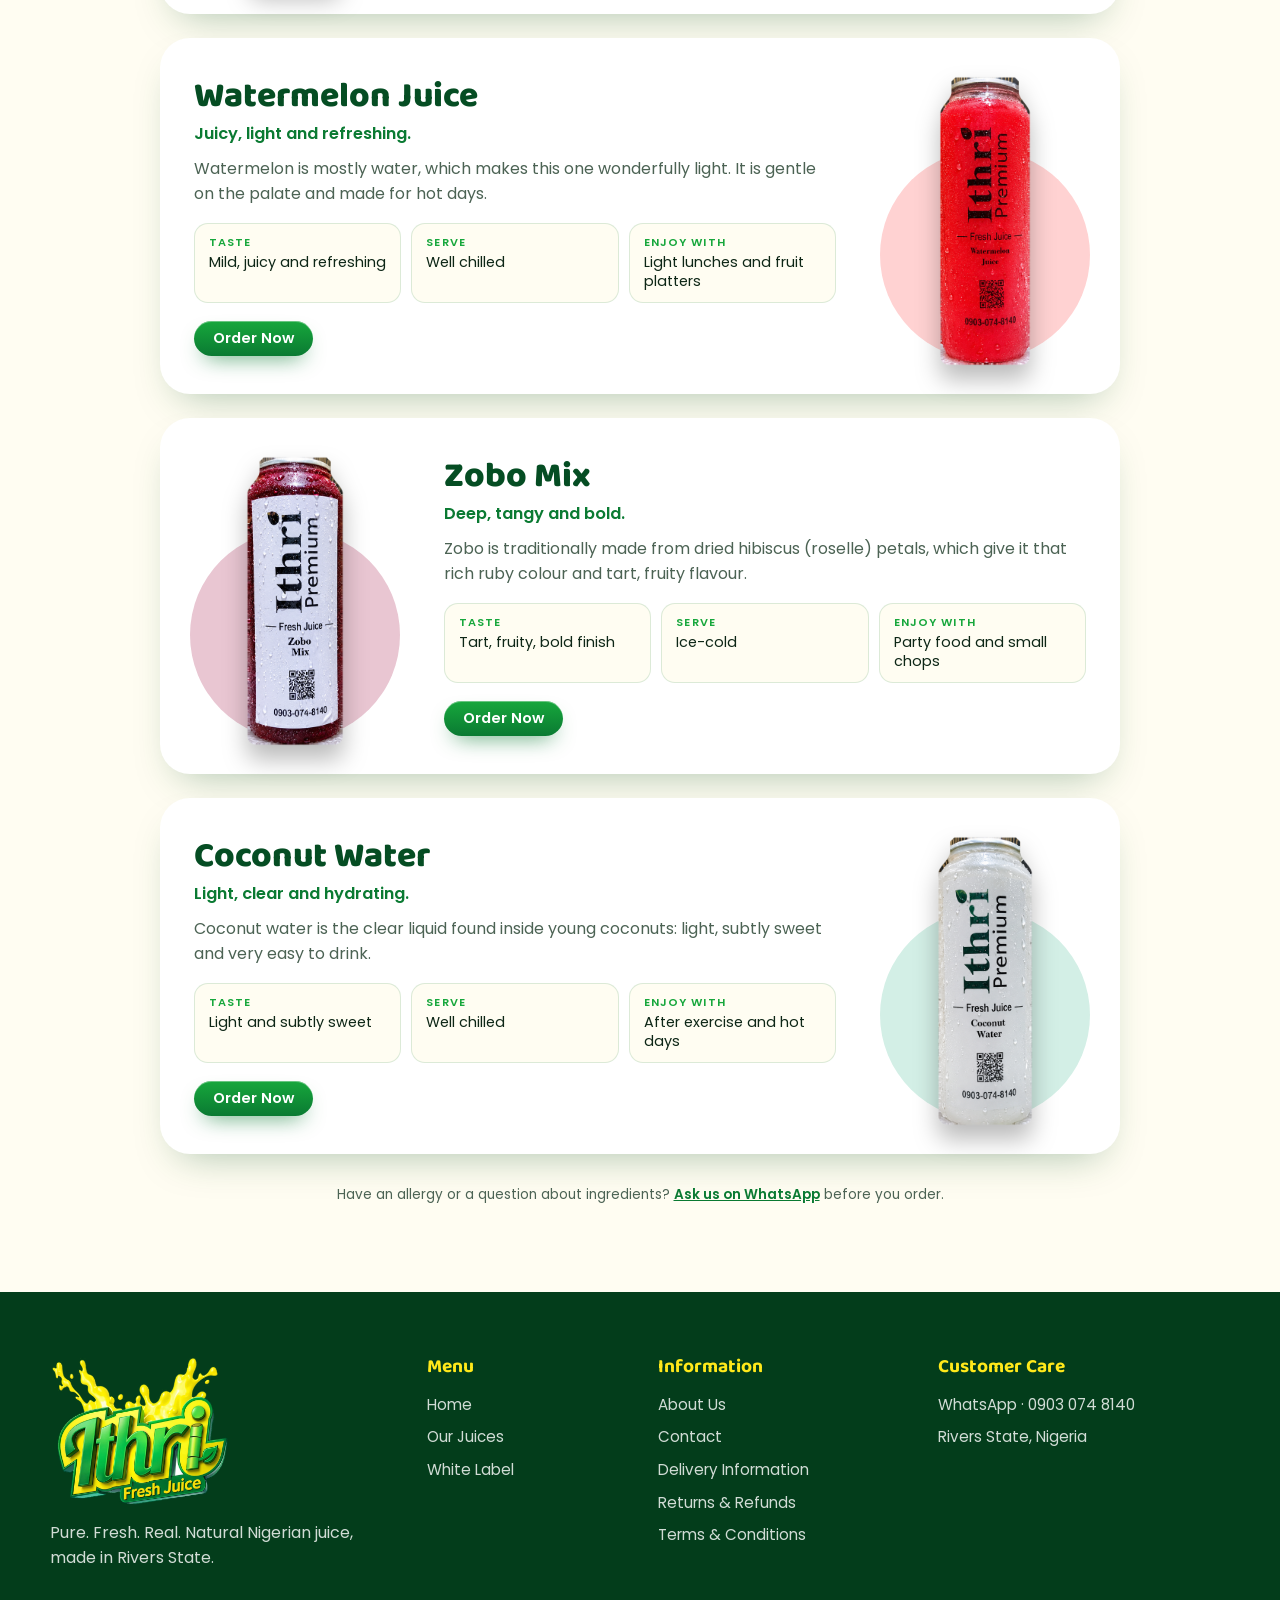
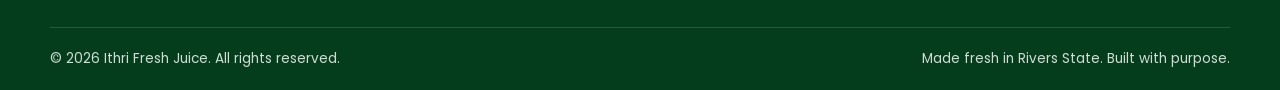
==== commit d5d98499: "Update drink descriptions and image alt texts; remove coconut milk references" ====
--- a/blog.html
+++ b/blog.html
@@ -4,7 +4,7 @@
   <meta charset="utf-8">
   <meta name="viewport" content="width=device-width, initial-scale=1">
   <title>Blog | Ithri Fresh Juice</title>
-  <meta name="description" content="A quick guide to all seven Ithri Fresh Juice drinks: tiger nut milk, sugarcane, pineapple, watermelon, zobo, coconut milk and coconut water.">
+  <meta name="description" content="A quick guide to all six Ithri Fresh Juice drinks: tiger nut milk, sugarcane lemon and ginger, pineapple, watermelon, zobo and coconut water.">
   <meta name="theme-color" content="#0a7a32">
   <link rel="icon" href="assets/favicon.png" type="image/png">
   <link rel="preconnect" href="https://fonts.googleapis.com">
@@ -37,7 +37,7 @@
       <div class="container">
         <p class="eyebrow">Blog</p>
         <h1>Know your <span>drinks</span></h1>
-        <p class="lead">A quick, honest guide to all seven Ithri drinks.</p>
+        <p class="lead">A quick, honest guide to all six Ithri drinks.</p>
       </div>
       <svg class="hero-wave" viewBox="0 0 1440 90" preserveAspectRatio="none" aria-hidden="true"><path d="M0 40C240 100 480 100 720 55S1200-5 1440 40v50H0Z"/></svg>
     </section>
@@ -45,15 +45,14 @@
       <div class="container sub-wrap">
         <nav class="jump" aria-label="Jump to a drink">
         <a href="#tigernut">Tiger Nut Milk</a>
-        <a href="#sugarcane">Sugarcane Juice</a>
+        <a href="#sugarcane">Sugarcane, Lemon &amp; Ginger</a>
         <a href="#pineapple">Pineapple Juice</a>
         <a href="#watermelon">Watermelon Juice</a>
         <a href="#zobo">Zobo Mix</a>
-        <a href="#coconut-milk">Coconut Milk</a>
         <a href="#coconut-water">Coconut Water</a>
         </nav>
       <article class="drink" id="tigernut" style="--tint:var(--tint-tigernut-milk)">
-        <div class="drink-img"><img src="assets/can-tigernut-milk.png" alt="Ithri Tiger Nut Milk can" width="305" height="768" loading="lazy"></div>
+        <div class="drink-img"><img src="assets/can-tigernut-milk.png" alt="Ithri Tiger Nut Milk bottle" width="242" height="768" loading="lazy"></div>
         <div>
           <h2>Tiger Nut Milk</h2>
           <p class="tagline">Creamy, nutty and naturally sweet.</p>
@@ -67,21 +66,21 @@
         </div>
       </article>
       <article class="drink" id="sugarcane" style="--tint:var(--tint-sugarcane-juice)">
-        <div class="drink-img"><img src="assets/can-sugarcane-juice.png" alt="Ithri Sugarcane Juice can" width="305" height="768" loading="lazy"></div>
+        <div class="drink-img"><img src="assets/can-sugarcane-juice.png" alt="Ithri Sugarcane, Lemon &amp; Ginger Juice bottle" width="248" height="768" loading="lazy"></div>
         <div>
-          <h2>Sugarcane Juice</h2>
-          <p class="tagline">Sweet, grassy and cooling.</p>
-          <p>Pressed from sugarcane, this is a classic roadside refresher made easy: naturally sweet with a light, clean finish.</p>
+          <h2>Sugarcane, Lemon &amp; Ginger Juice</h2>
+          <p class="tagline">Sweet, zesty and warming.</p>
+          <p>Pressed sugarcane brightened with fresh lemon and a warming kick of ginger: naturally sweet with a sharp, clean finish.</p>
           <ul class="facts">
-            <li><b>Taste</b><span>Naturally sweet, light and grassy</span></li>
+            <li><b>Taste</b><span>Naturally sweet, zesty, with a ginger warmth</span></li>
             <li><b>Serve</b><span>Ice-cold</span></li>
             <li><b>Enjoy with</b><span>Spicy meals and hot afternoons</span></li>
           </ul>
-          <a class="btn btn-small" href="#" data-order="Premium Sugarcane Juice">Order Now</a>
+          <a class="btn btn-small" href="#" data-order="Premium Sugarcane, Lemon &amp; Ginger Juice">Order Now</a>
         </div>
       </article>
       <article class="drink" id="pineapple" style="--tint:var(--tint-pineapple-juice)">
-        <div class="drink-img"><img src="assets/can-pineapple-juice.png" alt="Ithri Pineapple Juice can" width="305" height="768" loading="lazy"></div>
+        <div class="drink-img"><img src="assets/can-pineapple-juice.png" alt="Ithri Pineapple Juice bottle" width="242" height="768" loading="lazy"></div>
         <div>
           <h2>Pineapple Juice</h2>
           <p class="tagline">Bright, tangy and golden.</p>
@@ -95,7 +94,7 @@
         </div>
       </article>
       <article class="drink" id="watermelon" style="--tint:var(--tint-watermelon-juice)">
-        <div class="drink-img"><img src="assets/can-watermelon-juice.png" alt="Ithri Watermelon Juice can" width="305" height="768" loading="lazy"></div>
+        <div class="drink-img"><img src="assets/can-watermelon-juice.png" alt="Ithri Watermelon Juice bottle" width="242" height="768" loading="lazy"></div>
         <div>
           <h2>Watermelon Juice</h2>
           <p class="tagline">Juicy, light and refreshing.</p>
@@ -109,7 +108,7 @@
         </div>
       </article>
       <article class="drink" id="zobo" style="--tint:var(--tint-zobo-mix)">
-        <div class="drink-img"><img src="assets/can-zobo-mix.png" alt="Ithri Zobo Mix can" width="305" height="768" loading="lazy"></div>
+        <div class="drink-img"><img src="assets/can-zobo-mix.png" alt="Ithri Zobo Mix bottle" width="257" height="768" loading="lazy"></div>
         <div>
           <h2>Zobo Mix</h2>
           <p class="tagline">Deep, tangy and bold.</p>
@@ -122,22 +121,8 @@
           <a class="btn btn-small" href="#" data-order="Premium Zobo Mix">Order Now</a>
         </div>
       </article>
-      <article class="drink" id="coconut-milk" style="--tint:var(--tint-coconut-milk)">
-        <div class="drink-img"><img src="assets/can-coconut-milk.png" alt="Ithri Coconut Milk can" width="305" height="768" loading="lazy"></div>
-        <div>
-          <h2>Coconut Milk</h2>
-          <p class="tagline">Rich, silky and smooth.</p>
-          <p>Made from the creamy flesh of coconut, this is mellow, full-bodied and plant-based. Perfect on its own or in your recipes.</p>
-          <ul class="facts">
-            <li><b>Taste</b><span>Creamy, mildly sweet coconut</span></li>
-            <li><b>Serve</b><span>Chilled, shaken first</span></li>
-            <li><b>Enjoy with</b><span>Breakfast, oats and desserts</span></li>
-          </ul>
-          <a class="btn btn-small" href="#" data-order="Premium Coconut Milk">Order Now</a>
-        </div>
-      </article>
       <article class="drink" id="coconut-water" style="--tint:var(--tint-coconut-water)">
-        <div class="drink-img"><img src="assets/can-coconut-water.png" alt="Ithri Coconut Water can" width="305" height="768" loading="lazy"></div>
+        <div class="drink-img"><img src="assets/can-coconut-water.png" alt="Ithri Coconut Water bottle" width="252" height="768" loading="lazy"></div>
         <div>
           <h2>Coconut Water</h2>
           <p class="tagline">Light, clear and hydrating.</p>
--- a/css/style.css
+++ b/css/style.css
@@ -22,7 +22,6 @@
   --tint-pineapple-juice:#ffe9a3;
   --tint-watermelon-juice:#ffd2d2;
   --tint-zobo-mix:#e9c6d2;
-  --tint-coconut-milk:#f4f0e2;
   --tint-coconut-water:#d3efe6;
 
   --radius:22px;
@@ -300,3 +299,206 @@
   *,*::before,*::after{animation:none!important;transition:none!important;scroll-behavior:auto!important}
   .js .reveal{opacity:1;transform:none}
 }
+
+/* =========================================================
+   Inner pages (terms, delivery, returns)
+   ========================================================= */
+.page-hero{position:relative;overflow:hidden;color:#fff;padding:64px 0 120px;text-align:center;
+  background:radial-gradient(800px 400px at 85% 10%,rgba(23,167,60,.55),transparent 65%),linear-gradient(160deg,var(--green-950),var(--green-800) 70%,var(--green-700))}
+.page-hero .container{position:relative}
+.page-hero h1{font-size:clamp(2.4rem,5.4vw,4.2rem);font-weight:800;color:#fff;margin-bottom:.3em}
+.page-hero h1 span{color:var(--yellow)}
+.page-hero .lead{margin-inline:auto}
+.page-hero .updated{display:inline-block;margin:6px 0 0;padding:.4em 1em;border-radius:999px;font-size:.85rem;background:rgba(255,255,255,.12);border:1px solid rgba(255,255,255,.2)}
+.page-hero .hero-wave{fill:var(--cream)}
+
+.terms{padding-top:30px}
+.glance{display:grid;grid-template-columns:repeat(4,1fr);gap:16px;margin:-70px 0 54px;position:relative;z-index:2}
+.glance li{padding:22px 20px;border-radius:var(--radius);background:#fff;box-shadow:var(--shadow);border-bottom:5px solid var(--yellow)}
+.glance h3{font-size:1.1rem;margin:.7em 0 .15em}
+.glance p{margin:0;font-size:.86rem;color:var(--muted)}
+
+.terms-layout{display:grid;grid-template-columns:270px 1fr;gap:46px;align-items:start}
+.toc{position:sticky;top:112px;padding:22px 20px;border-radius:var(--radius);background:#fff;box-shadow:var(--shadow)}
+.toc h2{font-size:1.15rem;margin-bottom:.6em}
+.toc ol{display:grid;gap:2px}
+.toc a{display:flex;gap:10px;align-items:baseline;padding:.45em .7em;border-radius:12px;font-size:.9rem;font-weight:500;text-decoration:none;color:var(--green-900);transition:background .2s}
+.toc a span{font:700 .75rem var(--font-body);color:var(--green-500)}
+.toc a:hover{background:var(--green-100)}
+.toc a.on{background:var(--yellow);color:var(--green-950)}
+.toc a.on span{color:var(--green-950)}
+
+.terms-sec{padding:0 0 34px;margin-bottom:34px;border-bottom:2px dashed rgba(10,122,50,.18);scroll-margin-top:104px}
+.terms-sec h2{display:flex;align-items:center;gap:14px;font-size:clamp(1.5rem,2.6vw,2rem);margin-bottom:.6em}
+.terms-num{flex:none;display:grid;place-items:center;width:48px;height:48px;border-radius:14px;background:var(--green-700);color:var(--yellow);font:800 1.15rem var(--font-display)}
+.terms-sec p{color:var(--muted);font-size:1.03rem;max-width:46em}
+
+.terms-contact{display:flex;flex-wrap:wrap;align-items:center;justify-content:space-between;gap:22px;padding:32px 34px;border-radius:28px;color:#fff;
+  background:linear-gradient(160deg,var(--green-950),var(--green-700))}
+.terms-contact h2{color:var(--yellow);font-size:1.7rem;margin-bottom:.25em}
+.terms-contact p{margin:0 0 .4em;color:rgba(255,255,255,.88)}
+.contact-lines{display:flex;flex-direction:column;font-size:.92rem}
+.contact-lines a{color:var(--yellow)}
+
+.blank-page{min-height:60vh;background:var(--cream)}
+
+@media (max-width:980px){
+  .glance{grid-template-columns:repeat(2,1fr)}
+  .terms-layout{grid-template-columns:1fr;gap:26px}
+  .toc{position:static}
+  .toc ol{grid-template-columns:repeat(2,1fr)}
+}
+@media (max-width:620px){
+  .page-hero{padding:44px 0 100px}
+  .glance{grid-template-columns:1fr;margin-top:-60px}
+  .toc ol{grid-template-columns:1fr}
+  .terms-contact{padding:26px 22px}
+  .terms-num{width:42px;height:42px}
+}
+
+/* =========================================================
+   Info cards on the landing page
+   ========================================================= */
+.explore{padding:70px 0 20px}
+.explore-grid{display:grid;grid-template-columns:repeat(3,1fr);gap:22px}
+.explore-card{display:flex;flex-direction:column;align-items:flex-start;padding:30px 28px 28px;border-radius:28px;text-decoration:none;
+  border:2px solid transparent;transition:transform .3s,box-shadow .3s,border-color .3s}
+.explore-card:hover{transform:translateY(-6px);box-shadow:var(--shadow);border-color:var(--green-700)}
+.tone-green{background:var(--green-100)}.tone-yellow{background:var(--yellow-100)}.tone-mint{background:#d9f1e8}
+.explore-card .tag{display:inline-flex;align-items:center;gap:8px;margin-bottom:18px;font:600 .76rem/1 var(--font-body);letter-spacing:.1em;text-transform:uppercase;color:var(--green-800)}
+.explore-card .tag svg{width:20px;height:20px;fill:none;stroke:var(--green-800);stroke-width:2;stroke-linecap:round;stroke-linejoin:round}
+.explore-card h3{font-size:1.7rem;margin-bottom:.35em}
+.explore-card p{color:var(--muted);font-size:.96rem;flex:1}
+.explore-card .more{display:inline-flex;align-items:center;gap:8px;margin-top:6px;font-weight:600;color:var(--green-700)}
+.explore-card .more i{font-style:normal;transition:transform .25s}
+.explore-card:hover .more i{transform:translateX(5px)}
+@media (max-width:980px){.explore-grid{grid-template-columns:1fr}}
+
+/* =========================================================
+   Delivery, returns, contact and blog pages
+   ========================================================= */
+.sub-wrap{max-width:960px}
+.hero-sm{padding:52px 0 110px}
+.mini{display:grid;grid-template-columns:repeat(3,1fr);gap:14px;margin:-64px 0 50px;position:relative;z-index:2}
+.mini li{display:flex;align-items:center;gap:14px;padding:16px 18px;border-radius:18px;background:#fff;box-shadow:var(--shadow);border-left:5px solid var(--yellow);font-weight:600;color:var(--green-900);font-size:.95rem}
+.mini .ico{flex:none;width:44px;height:44px;border-radius:14px}
+
+.block-title{font-size:clamp(1.6rem,3vw,2.2rem);margin-bottom:.9em}
+.flow{display:grid;grid-template-columns:repeat(4,1fr);gap:16px;margin-bottom:56px;counter-reset:f}
+.flow li{position:relative;padding:22px 18px 20px;border-radius:20px;background:#fff;box-shadow:var(--shadow);counter-increment:f}
+.flow li::before{content:counter(f);display:grid;place-items:center;width:38px;height:38px;margin-bottom:12px;border-radius:50%;background:var(--green-700);color:var(--yellow);font:800 1.1rem var(--font-display)}
+.flow h3{font-size:1.15rem;margin-bottom:.2em}
+.flow p{margin:0;font-size:.88rem;color:var(--muted)}
+
+.duo{display:grid;grid-template-columns:repeat(2,1fr);gap:18px;margin-bottom:56px}
+.note{padding:26px 26px 22px;border-radius:22px;background:#fff;box-shadow:var(--shadow)}
+.note h3{font-size:1.3rem;margin-bottom:.35em}
+.note p{margin:0;color:var(--muted);font-size:.96rem}
+.note.tint{background:var(--green-100);box-shadow:none}
+.note.warm{background:var(--yellow-100);box-shadow:none}
+
+.yesno{display:grid;grid-template-columns:repeat(2,1fr);gap:18px;margin-bottom:56px}
+.yesno>div{padding:28px 26px;border-radius:24px}
+.yesno .yes{background:var(--green-100)}
+.yesno .no{background:#fdeee9}
+.yesno h3{display:flex;align-items:center;gap:10px;font-size:1.35rem;margin-bottom:.7em}
+.yesno li{position:relative;padding:.35em 0 .35em 1.7em;font-size:.97rem;color:var(--ink)}
+.yesno li::before{position:absolute;left:0;top:.35em;font-weight:800}
+.yesno .yes li::before{content:"\2713";color:var(--green-700)}
+.yesno .no li::before{content:"\2715";color:#c0452b}
+
+.cta-strip{display:flex;flex-wrap:wrap;align-items:center;justify-content:space-between;gap:20px;padding:30px 34px;border-radius:28px;color:#fff;background:linear-gradient(160deg,var(--green-950),var(--green-700))}
+.cta-strip h2{color:var(--yellow);font-size:1.7rem;margin-bottom:.2em}
+.cta-strip p{margin:0;color:rgba(255,255,255,.88)}
+.stamp{margin:6px 0 0;font-size:.85rem;color:var(--muted)}
+
+/* contact */
+.contact-card{display:grid;grid-template-columns:1.15fr 1fr;gap:0;margin-bottom:50px;border-radius:30px;overflow:hidden;box-shadow:var(--shadow);background:#fff}
+.contact-main{padding:38px 36px}
+.contact-main h2{font-size:clamp(1.7rem,3vw,2.3rem)}
+.contact-main p{color:var(--muted)}
+.contact-main .btn{margin:6px 0 14px;font-size:1.05rem;padding:1em 1.9em}
+.contact-num{display:block;font:700 1.3rem var(--font-display);color:var(--green-800)}
+.contact-side{padding:38px 32px;color:#fff;background:linear-gradient(160deg,var(--green-950),var(--green-700))}
+.contact-side h3{color:var(--yellow);font-size:1.3rem}
+.contact-side li{position:relative;padding:.4em 0 .4em 1.6em;font-size:.95rem}
+.contact-side li::before{content:"\2713";position:absolute;left:0;font-weight:800;color:var(--yellow)}
+.contact-info{display:grid;gap:6px;margin-top:18px;padding-top:16px;border-top:1px solid rgba(255,255,255,.2);font-size:.9rem}
+.contact-info a{color:var(--yellow)}
+
+/* blog */
+.jump{display:flex;flex-wrap:wrap;gap:8px;justify-content:center;margin:-62px 0 46px;position:relative;z-index:2}
+.jump a{padding:.55em 1.05em;border-radius:999px;background:#fff;box-shadow:var(--shadow);font-weight:600;font-size:.88rem;text-decoration:none;color:var(--green-900);transition:background .2s}
+.jump a:hover{background:var(--yellow)}
+.drink{display:grid;grid-template-columns:230px 1fr;gap:34px;align-items:center;padding:28px 34px 28px 20px;margin-bottom:24px;border-radius:30px;background:#fff;box-shadow:var(--shadow);scroll-margin-top:104px}
+.drink:nth-of-type(even){grid-template-columns:1fr 230px;padding:28px 20px 28px 34px}
+.drink:nth-of-type(even) .drink-img{order:2}
+.drink-img{position:relative;display:grid;place-items:end center;height:300px}
+.drink-img::before{content:"";position:absolute;bottom:6px;left:50%;width:210px;height:210px;transform:translateX(-50%);border-radius:50%;background:var(--tint)}
+.drink-img img{position:relative;height:290px;width:auto;max-width:none;filter:drop-shadow(0 14px 12px rgba(0,0,0,.28))}
+.drink h2{font-size:clamp(1.6rem,3vw,2.2rem);margin-bottom:.15em}
+.drink .tagline{font:600 1.02rem var(--font-body);color:var(--green-700);margin-bottom:.6em}
+.drink p{color:var(--muted);font-size:1rem;max-width:40em}
+.facts{display:grid;grid-template-columns:repeat(3,1fr);gap:10px;margin:16px 0 18px}
+.facts li{padding:10px 14px;border-radius:14px;background:var(--cream);border:1px solid rgba(10,122,50,.14)}
+.facts b{display:block;font:600 .7rem var(--font-body);letter-spacing:.1em;text-transform:uppercase;color:var(--green-500);margin-bottom:2px}
+.facts span{font-size:.9rem;line-height:1.35;display:block}
+
+@media (max-width:860px){
+  .mini,.flow{grid-template-columns:1fr 1fr}
+  .mini li:last-child{grid-column:1/-1}
+  .contact-card{grid-template-columns:1fr}
+  .drink,.drink:nth-of-type(even){grid-template-columns:1fr;padding:26px 22px}
+  .drink:nth-of-type(even) .drink-img{order:0}
+  .facts{grid-template-columns:1fr}
+}
+@media (max-width:620px){
+  .mini,.flow,.duo,.yesno{grid-template-columns:1fr}
+  .cta-strip{padding:26px 22px}
+  .contact-main,.contact-side{padding:30px 24px}
+  .jump{margin-top:-52px}
+}
+.section .block-title,.sub-wrap .block-title{margin-bottom:.8em}
+.jump{gap:6px;margin-top:-34px}
+.jump a{padding:.5em .85em;font-size:.84rem}
+.contact-main h2{margin-bottom:.4em}
+@media (max-width:620px){.jump{margin-top:-30px}}
+.flow.three{grid-template-columns:repeat(3,1fr)}
+@media (max-width:860px){.flow.three{grid-template-columns:1fr}}
+
+/* ---------- Client UI round: readable labels + white end-to-end hero panel ---------- */
+.section p.eyebrow,.hero p.eyebrow,.process p.eyebrow{color:var(--green-950);background:var(--yellow);font-size:.8rem;line-height:1;max-width:none}
+.section p.eyebrow.dark{color:var(--green-800);background:var(--green-100)}
+
+.hero-inner{grid-template-columns:.85fr 1.15fr}
+.stage-disc{display:none}
+.hero-stage{background:#fff;border:5px solid var(--green-600,var(--green-500));border-radius:26px;padding:28px 20px 22px;min-height:560px;box-shadow:0 26px 60px -28px rgba(0,0,0,.55)}
+.hero-stage .slides{height:380px}
+.slide img{filter:drop-shadow(0 16px 14px rgba(0,0,0,.28))}
+.slide.is-prev,.slide.is-next{opacity:1;--s:.72;filter:brightness(.92)}
+.slide.is-prev{--x:-230px}.slide.is-next{--x:230px}
+.slide-caption{background:transparent;backdrop-filter:none;border:0;padding:8px 10px 0;max-width:460px}
+.slide-caption h2{color:var(--green-800)}
+.slide-caption p{color:var(--muted)}
+.arrow{border-color:var(--green-700,#17803c);color:var(--green-800)}
+.dot{background:var(--green-100)}
+.dot[aria-selected="true"]{background:var(--green-700,#17803c)}
+@media (max-width:980px){.hero-inner{grid-template-columns:1fr}}
+@media (max-width:620px){
+  .hero-stage{margin-inline:-16px;border-radius:0;border-left:0;border-right:0;min-height:500px;padding:22px 12px 18px}
+  .hero-stage .slides{height:310px}
+  .slide.is-prev{--x:-120px}.slide.is-next{--x:120px}
+}
+.hero .blob{display:none}
+.product-visual::before{display:none}
+.terms-intro{margin-bottom:34px}.terms-intro p{color:var(--muted);font-size:1.08rem;max-width:46em}
+.special-grid:has(.special-card:only-child){max-width:440px}
+
+/* new bottle photos are slimmer than the old mock-ups */
+.hero-stage .slide{width:108px}
+.hero-stage .slide.is-prev{--x:-210px}.hero-stage .slide.is-next{--x:210px}
+.story-visual .c1{margin-right:14px}.story-visual .c3{margin-left:14px}
+@media (max-width:620px){
+  .hero-stage .slide{width:86px}
+  .hero-stage .slide.is-prev{--x:-112px}.hero-stage .slide.is-next{--x:112px}
+}
